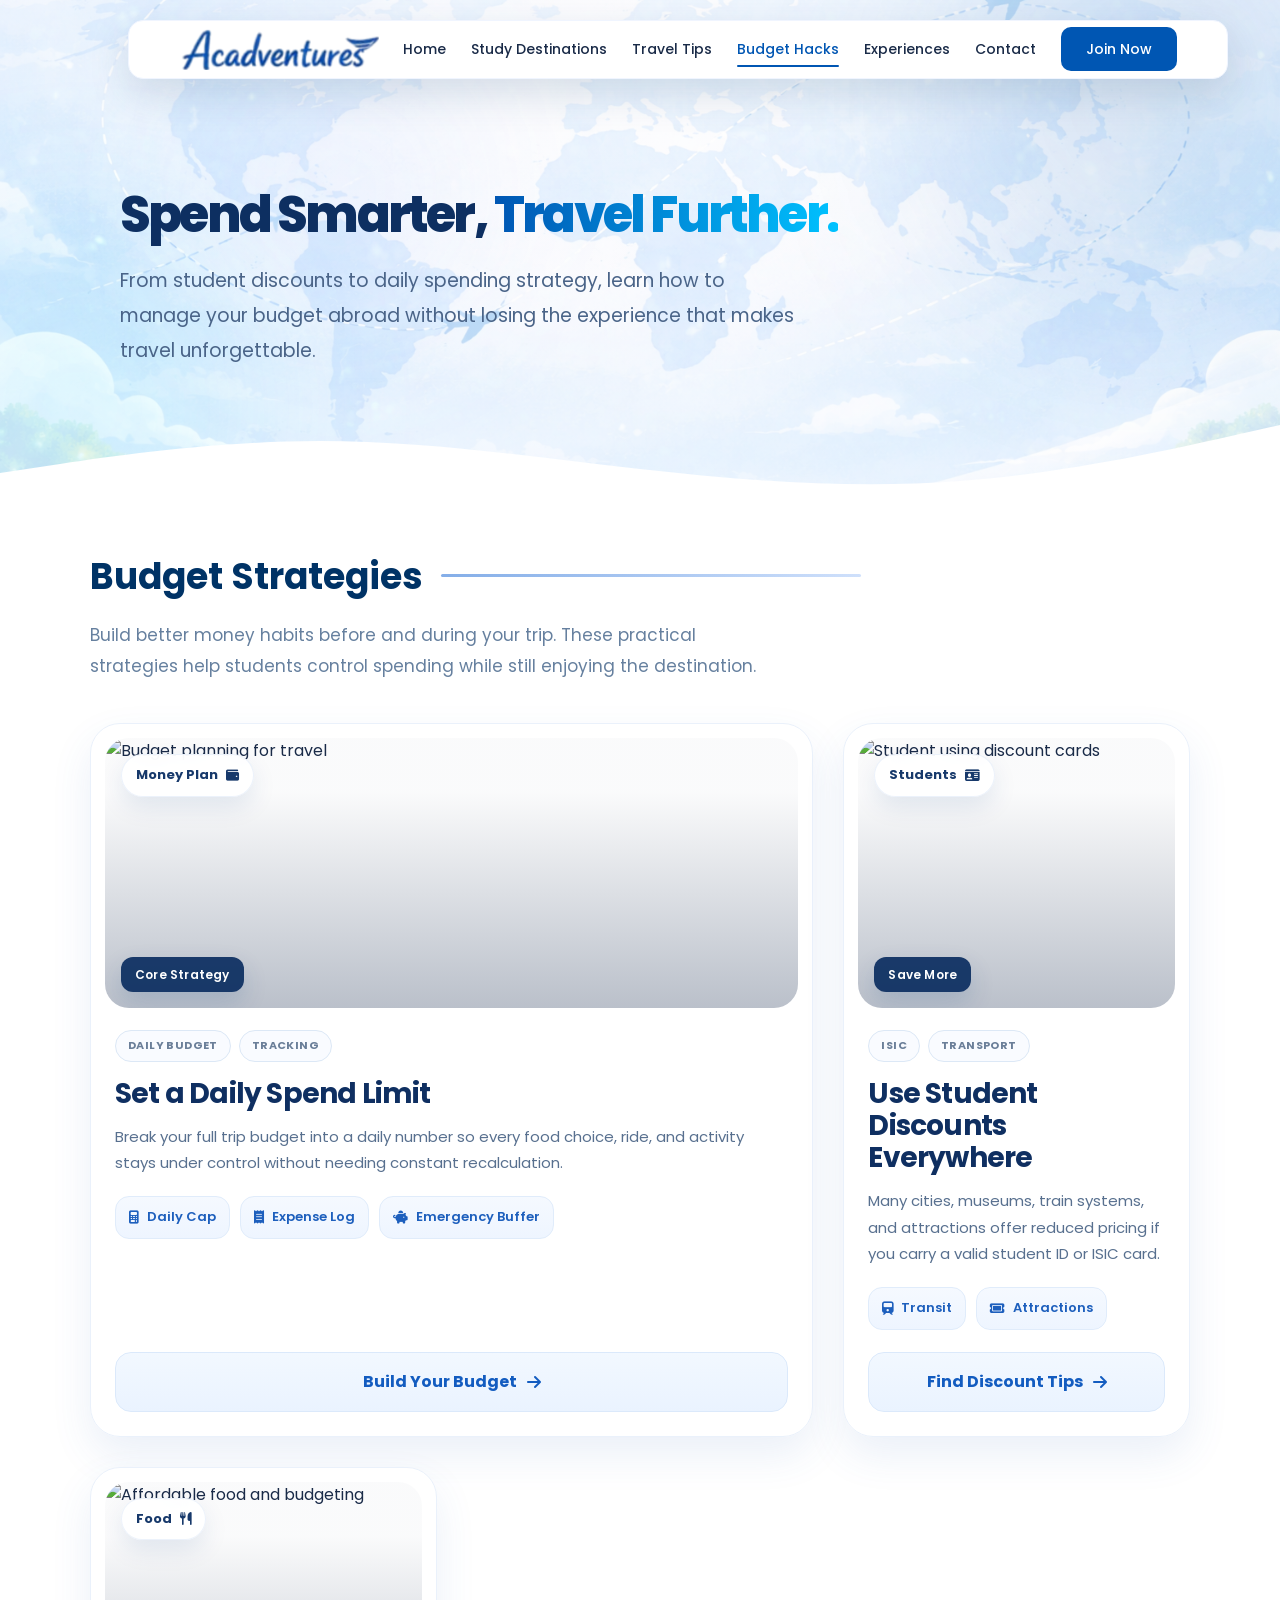
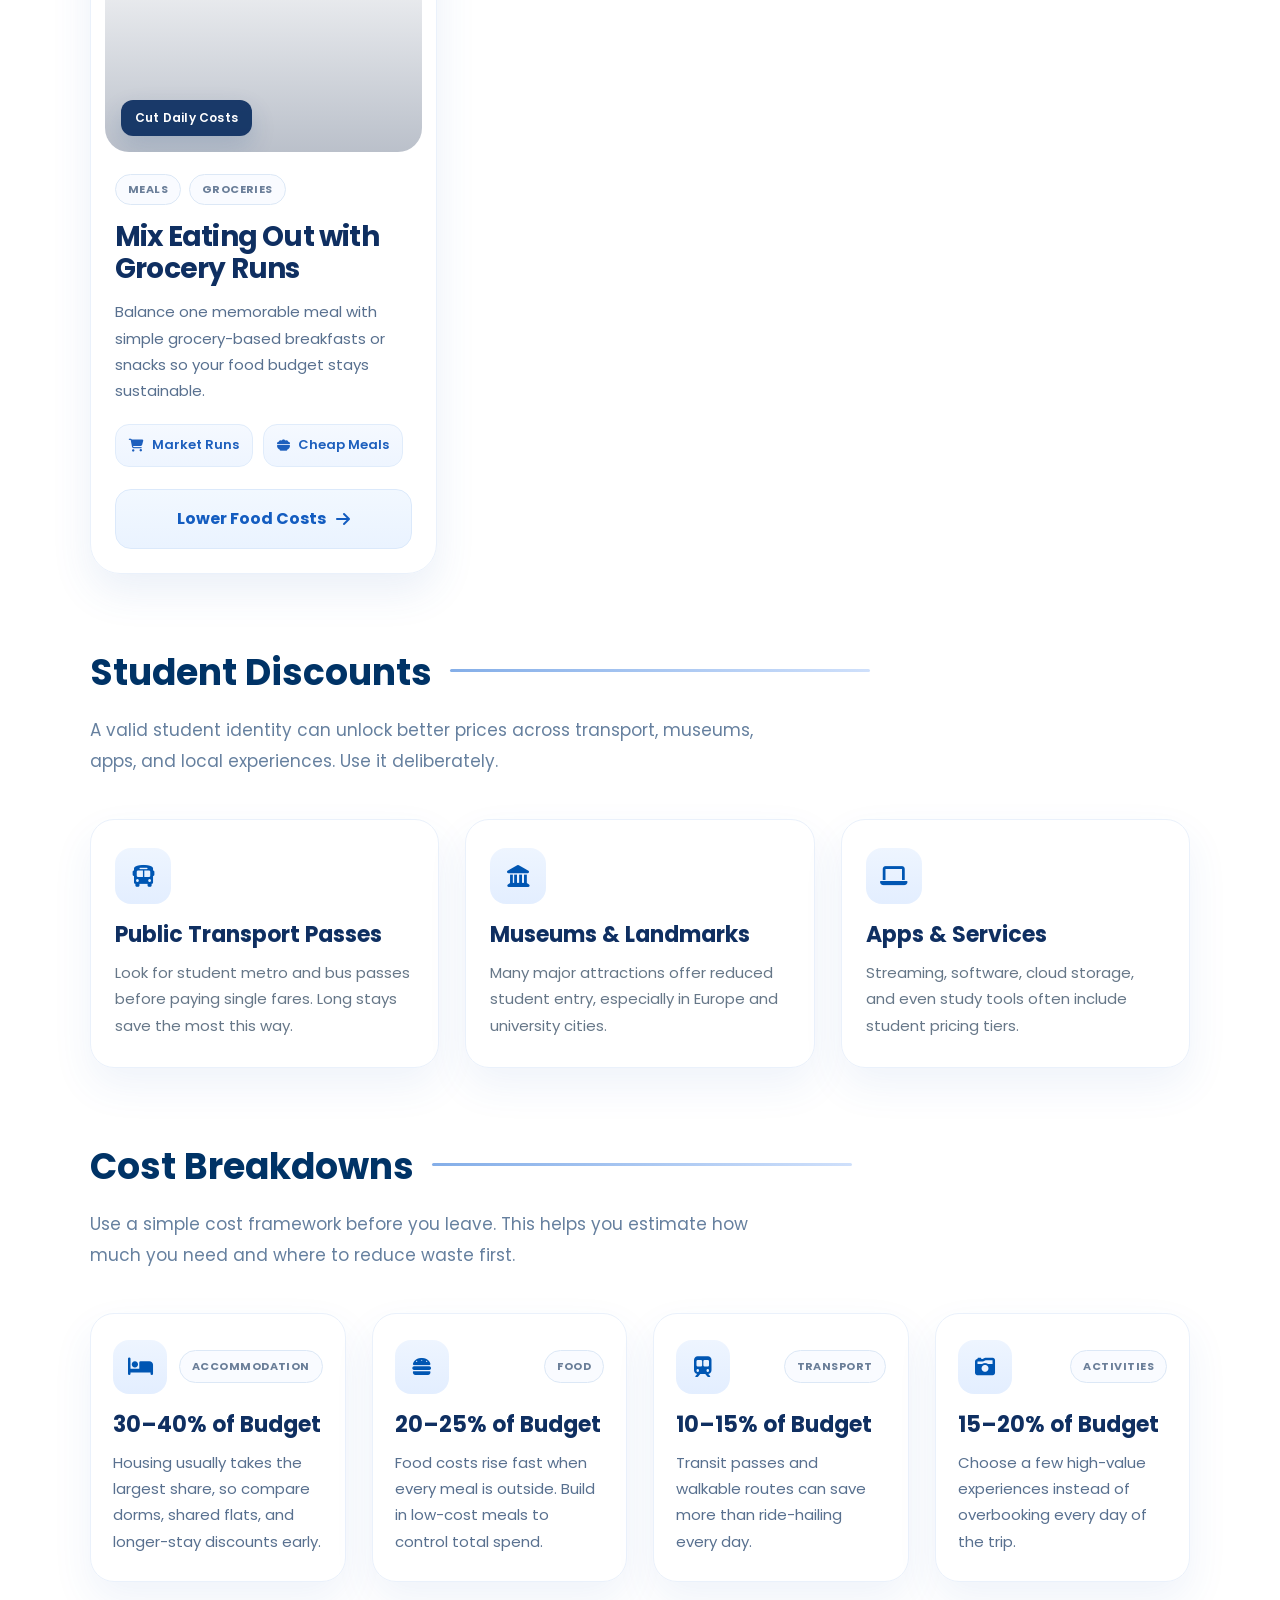
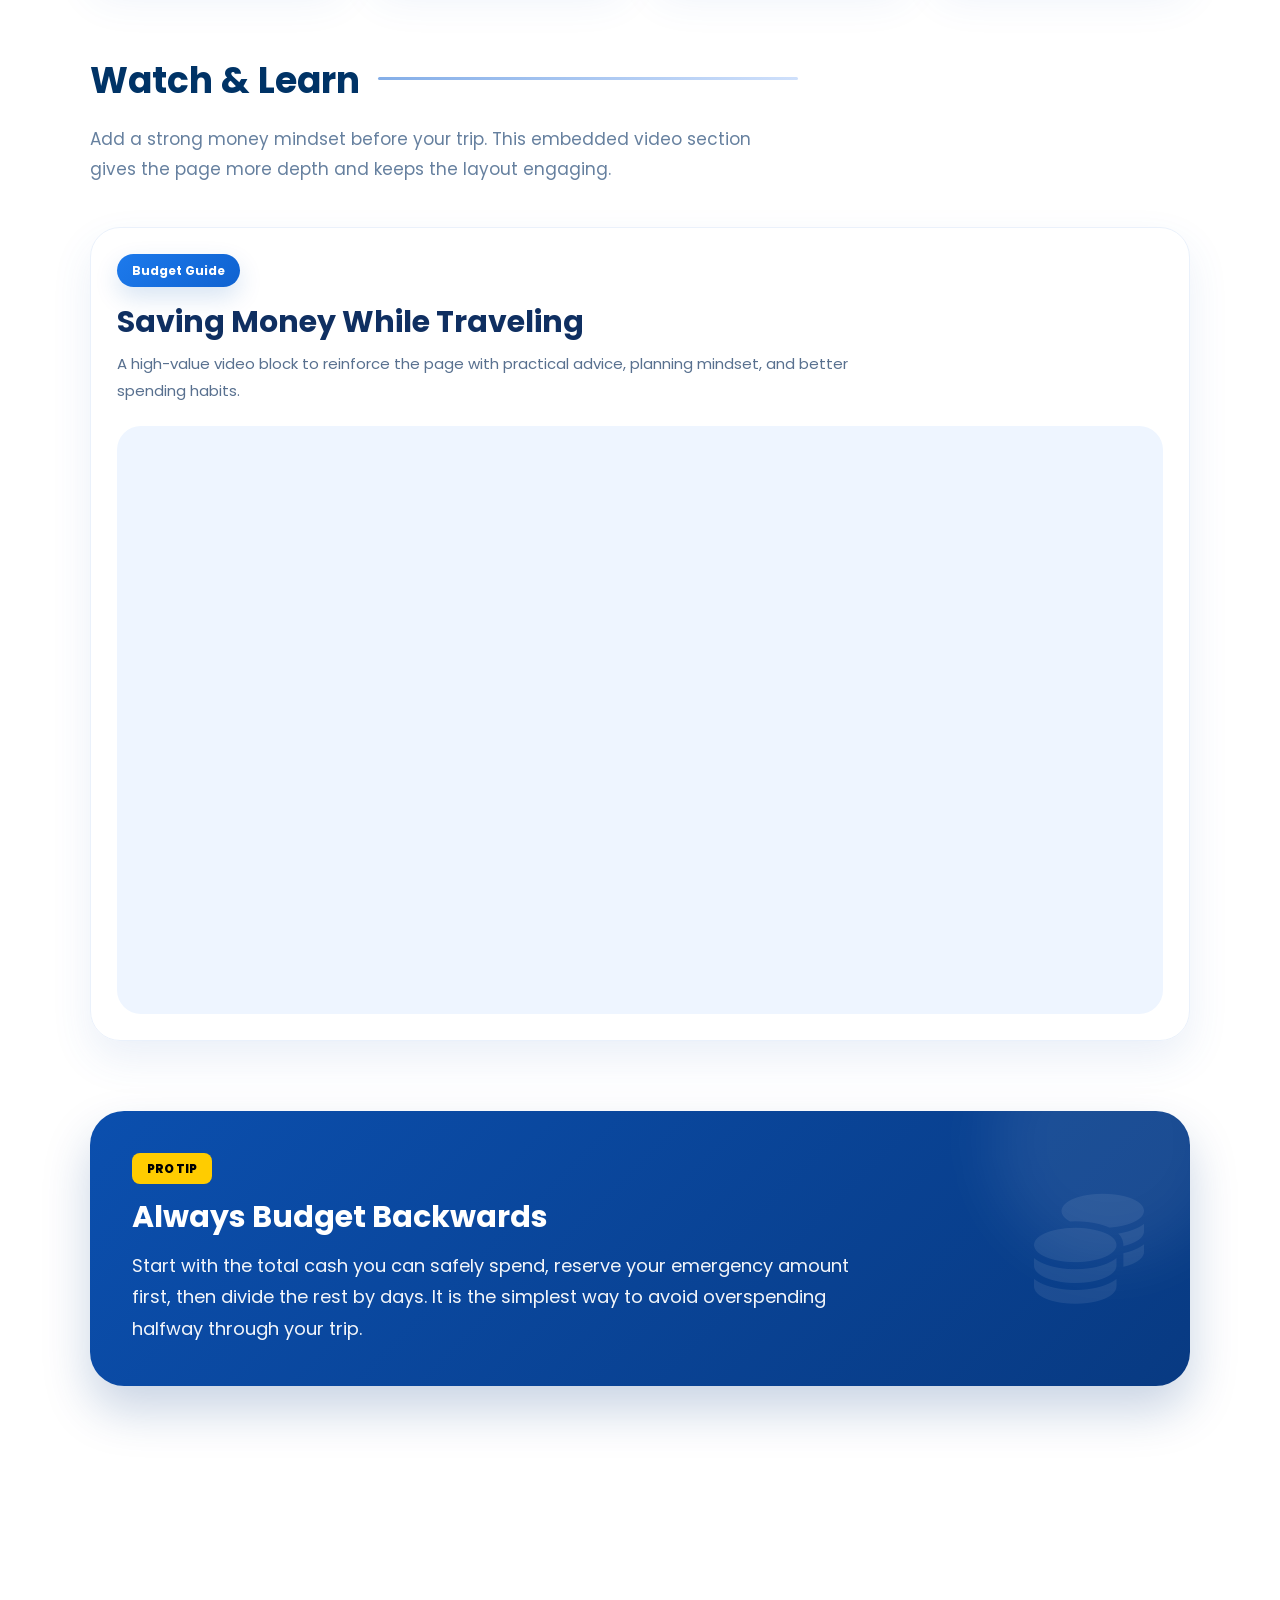
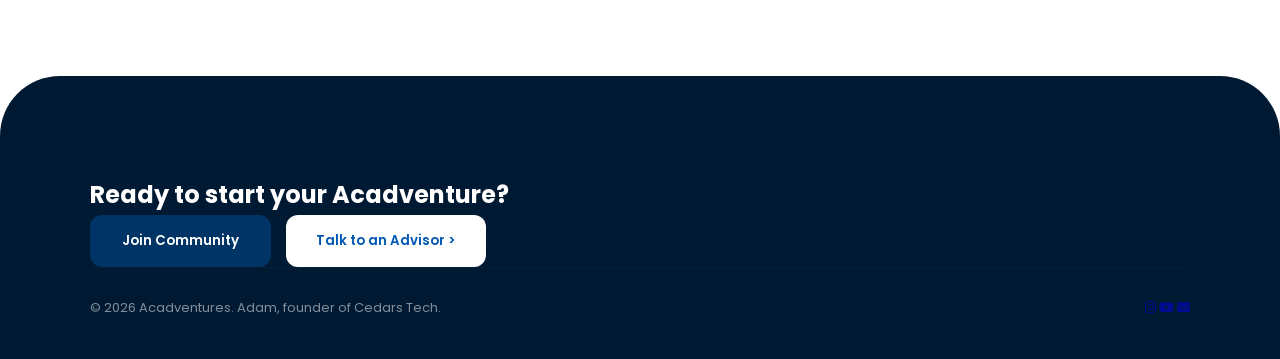
==== budgethacks.html @ 3d000c3f "Initializing" ====
<!DOCTYPE html>
<html lang="en">
<head>
    <meta charset="UTF-8">
    <meta name="viewport" content="width=device-width, initial-scale=1.0">
    <title>Budget Hacks | Acadventures</title>
    <link href="https://fonts.googleapis.com/css2?family=Poppins:wght@300;400;500;600;700;800&display=swap" rel="stylesheet">
    <link rel="stylesheet" href="https://cdnjs.cloudflare.com/ajax/libs/font-awesome/6.4.0/css/all.min.css">
    <link rel="stylesheet" href="css/main.css">
    <link rel="stylesheet" href="css/budgethacks.css">
</head>
<body>
    <nav class="navbar">
        <div class="container nav-flex">
            <a href="index.html" class="logo"><img src="assets/images/logo.png" alt=""></a>

            <ul class="nav-links">
                <li><a href="index.html">Home</a></li>
                <li><a href="studydestination.html">Study Destinations</a></li>
                <li><a href="traveltips.html">Travel Tips</a></li>
                <li><a href="budgethacks.html" class="active">Budget Hacks</a></li>
                <li><a href="experiences.html">Experiences</a></li>
                <li><a href="contact.html">Contact</a></li>
                <li><a href="join.html" class="nav-btn">Join Now</a></li>
            </ul>
        </div>
    </nav>

    <header class="budget-hero">
        <div class="hero-decoration">
            <div class="circle-blur"></div>
            <div class="circle-blur-2"></div>
            <div class="circle-blur-3"></div>
        </div>

        <div class="container budget-hero-content">
            <h1>Spend Smarter, <span class="text-gradient">Travel Further.</span></h1>
            <p>From student discounts to daily spending strategy, learn how to manage your budget abroad without losing the experience that makes travel unforgettable.</p>
        </div>

        <div class="hero-wave">
            <svg viewBox="0 0 1440 320" preserveAspectRatio="none">
                <path fill="#ffffff" d="M0,224L60,202.7C120,181,240,139,360,138.7C480,139,600,181,720,213.3C840,245,960,267,1080,245.3C1200,224,1320,160,1380,128L1440,96L1440,320L0,320Z"></path>
            </svg>
        </div>
    </header>

    <main class="container main-content">
        <section class="section-heading-block">
            <h2 class="section-title left-line">Budget Strategies</h2>
            <p class="section-subtitle">Build better money habits before and during your trip. These practical strategies help students control spending while still enjoying the destination.</p>
        </section>

        <section class="budget-grid">
            <div class="budget-card featured-card">
                <div class="image-container">
                    <img src="https://images.pexels.com/photos/4386370/pexels-photo-4386370.jpeg?auto=compress&cs=tinysrgb&w=900" alt="Budget planning for travel">
                    <div class="flag-pill">Money Plan <i class="fas fa-wallet"></i></div>
                    <div class="price-tag">Core Strategy</div>
                </div>
                <div class="card-body">
                    <div class="card-meta">
                        <span class="tag-outline">Daily Budget</span>
                        <span class="tag-outline">Tracking</span>
                    </div>
                    <h3>Set a Daily Spend Limit</h3>
                    <p>Break your full trip budget into a daily number so every food choice, ride, and activity stays under control without needing constant recalculation.</p>
                    <div class="uni-list">
                        <div class="uni-tag"><i class="fas fa-calculator"></i> Daily Cap</div>
                        <div class="uni-tag"><i class="fas fa-receipt"></i> Expense Log</div>
                        <div class="uni-tag"><i class="fas fa-piggy-bank"></i> Emergency Buffer</div>
                    </div>
                    <a href="contact.html" class="explore-link">Build Your Budget <i class="fas fa-arrow-right"></i></a>
                </div>
            </div>

            <div class="budget-card">
                <div class="image-container">
                    <img src="https://images.pexels.com/photos/164527/pexels-photo-164527.jpeg?auto=compress&cs=tinysrgb&w=900" alt="Student using discount cards">
                    <div class="flag-pill">Students <i class="fas fa-id-card"></i></div>
                    <div class="price-tag">Save More</div>
                </div>
                <div class="card-body">
                    <div class="card-meta">
                        <span class="tag-outline">ISIC</span>
                        <span class="tag-outline">Transport</span>
                    </div>
                    <h3>Use Student Discounts Everywhere</h3>
                    <p>Many cities, museums, train systems, and attractions offer reduced pricing if you carry a valid student ID or ISIC card.</p>
                    <div class="uni-list">
                        <div class="uni-tag"><i class="fas fa-train"></i> Transit</div>
                        <div class="uni-tag"><i class="fas fa-ticket"></i> Attractions</div>
                    </div>
                    <a href="contact.html" class="explore-link">Find Discount Tips <i class="fas fa-arrow-right"></i></a>
                </div>
            </div>

            <div class="budget-card">
                <div class="image-container">
                    <img src="https://images.pexels.com/photos/6963000/pexels-photo-6963000.jpeg?auto=compress&cs=tinysrgb&w=900" alt="Affordable food and budgeting">
                    <div class="flag-pill">Food <i class="fas fa-utensils"></i></div>
                    <div class="price-tag">Cut Daily Costs</div>
                </div>
                <div class="card-body">
                    <div class="card-meta">
                        <span class="tag-outline">Meals</span>
                        <span class="tag-outline">Groceries</span>
                    </div>
                    <h3>Mix Eating Out with Grocery Runs</h3>
                    <p>Balance one memorable meal with simple grocery-based breakfasts or snacks so your food budget stays sustainable.</p>
                    <div class="uni-list">
                        <div class="uni-tag"><i class="fas fa-cart-shopping"></i> Market Runs</div>
                        <div class="uni-tag"><i class="fas fa-bowl-food"></i> Cheap Meals</div>
                    </div>
                    <a href="contact.html" class="explore-link">Lower Food Costs <i class="fas fa-arrow-right"></i></a>
                </div>
            </div>
        </section>

        <section class="section-heading-block second-section">
            <h2 class="section-title left-line">Student Discounts</h2>
            <p class="section-subtitle">A valid student identity can unlock better prices across transport, museums, apps, and local experiences. Use it deliberately.</p>
        </section>

        <section class="mini-cards-grid">
            <div class="mini-info-card">
                <div class="mini-info-icon"><i class="fas fa-bus"></i></div>
                <h4>Public Transport Passes</h4>
                <p>Look for student metro and bus passes before paying single fares. Long stays save the most this way.</p>
            </div>

            <div class="mini-info-card">
                <div class="mini-info-icon"><i class="fas fa-landmark"></i></div>
                <h4>Museums & Landmarks</h4>
                <p>Many major attractions offer reduced student entry, especially in Europe and university cities.</p>
            </div>

            <div class="mini-info-card">
                <div class="mini-info-icon"><i class="fas fa-laptop"></i></div>
                <h4>Apps & Services</h4>
                <p>Streaming, software, cloud storage, and even study tools often include student pricing tiers.</p>
            </div>
        </section>

        <section class="section-heading-block second-section">
            <h2 class="section-title left-line">Cost Breakdowns</h2>
            <p class="section-subtitle">Use a simple cost framework before you leave. This helps you estimate how much you need and where to reduce waste first.</p>
        </section>

        <section class="cost-breakdown-grid">
            <div class="cost-card">
                <div class="cost-top">
                    <div class="cost-icon"><i class="fas fa-bed"></i></div>
                    <span class="cost-label">Accommodation</span>
                </div>
                <h4>30–40% of Budget</h4>
                <p>Housing usually takes the largest share, so compare dorms, shared flats, and longer-stay discounts early.</p>
            </div>

            <div class="cost-card">
                <div class="cost-top">
                    <div class="cost-icon"><i class="fas fa-burger"></i></div>
                    <span class="cost-label">Food</span>
                </div>
                <h4>20–25% of Budget</h4>
                <p>Food costs rise fast when every meal is outside. Build in low-cost meals to control total spend.</p>
            </div>

            <div class="cost-card">
                <div class="cost-top">
                    <div class="cost-icon"><i class="fas fa-train-subway"></i></div>
                    <span class="cost-label">Transport</span>
                </div>
                <h4>10–15% of Budget</h4>
                <p>Transit passes and walkable routes can save more than ride-hailing every day.</p>
            </div>

            <div class="cost-card">
                <div class="cost-top">
                    <div class="cost-icon"><i class="fas fa-camera-retro"></i></div>
                    <span class="cost-label">Activities</span>
                </div>
                <h4>15–20% of Budget</h4>
                <p>Choose a few high-value experiences instead of overbooking every day of the trip.</p>
            </div>
        </section>

        <section class="section-heading-block second-section">
            <h2 class="section-title left-line">Watch & Learn</h2>
            <p class="section-subtitle">Add a strong money mindset before your trip. This embedded video section gives the page more depth and keeps the layout engaging.</p>
        </section>

        <section class="video-card">
            <div class="video-header">
                <span class="video-pill">Budget Guide</span>
                <h3>Saving Money While Traveling</h3>
                <p>A high-value video block to reinforce the page with practical advice, planning mindset, and better spending habits.</p>
            </div>
            <div class="video-frame-wrap">
                <iframe src="https://www.youtube.com/embed/8M6vyTpw4fI?si=6r6v6m9C1k9n6I8M" title="Saving money while traveling" allow="accelerometer; autoplay; clipboard-write; encrypted-media; gyroscope; picture-in-picture; web-share" allowfullscreen></iframe>
            </div>
        </section>

        <section class="pro-callout">
            <div class="pro-tag">PRO TIP</div>
            <div class="pro-content">
                <h3>Always Budget Backwards</h3>
                <p>Start with the total cash you can safely spend, reserve your emergency amount first, then divide the rest by days. It is the simplest way to avoid overspending halfway through your trip.</p>
            </div>
            <i class="fas fa-coins coin-decoration"></i>
        </section>
    </main>

    <footer class="footer">
        <div class="container footer-content">
            <h2>Ready to start your Acadventure?</h2>
            <div class="footer-btns">
                <button class="btn-dark" onclick="location.href='join.html'">Join Community</button>
                <button class="btn-white" onclick="location.href='contact.html'">Talk to an Advisor ></button>
            </div>
            <div class="footer-bottom">
                <p>© 2026 Acadventures. Adam, founder of Cedars Tech.</p>
                <div class="socials">
                    <a href="#"><i class="fab fa-instagram"></i></a>
                    <a href="#"><i class="fab fa-youtube"></i></a>
                    <a href="#"><i class="fas fa-envelope"></i></a>
                </div>
            </div>
        </div>
    </footer>
</body>
</html>
---- css/main.css ----
:root {
    --primary-blue: #0056b3;
    --dark-blue: #003366;
    --light-blue: #eef5ff;
    --gradient: linear-gradient(135deg, #ffffff 0%, #e6f0ff 100%);
    --white: #ffffff;
    --text-main: #1a2b48;
    --radius: 20px;
    --shadow: 0 15px 35px rgba(0, 86, 179, 0.08);
}

* { margin: 0; padding: 0; box-sizing: border-box; font-family: 'Poppins', sans-serif; }
body { background-color: #ffffff; color: var(--text-main); line-height: 1.6; overflow-x: hidden; }
.container { max-width: 1140px; margin: 0 auto; padding: 0 20px; }

.left-line {
    position: relative;
    margin-bottom: 0;
}

.left-line::after {
    content: "";
    display: inline-block;
    vertical-align: middle;
    width: 420px;
    height: 3px;
    margin-left: 18px;
    margin-bottom: 8px;
    background: linear-gradient(90deg, #84aee8 0%, #cfe0fb 100%);
    border-radius: 999px;
}

.navbar {
    position: absolute; 
    top: 20px; 
    width: 100%;
    max-width: 1100px;
    left: 10%;
    background: #ffffff !important; 
    border-radius: 15px; 
    padding: 8px 30px; 
    z-index: 1000;
    box-shadow: 0 15px 40px rgba(0, 51, 102, 0.15); 
    border: 1px solid #f0f5ff;
}

.nav-flex { 
    display: flex; 
    justify-content: space-between; 
    align-items: center;
    height: 100%; 
}

.logo { 
    display: flex;
    align-items: center;
    text-decoration: none; 
}

.logo img {
    width: 200px;
    display: block;
    object-fit: contain;

}

.nav-links { 
    display: flex; 
    list-style: none; 
    gap: 25px; 
    align-items: center; 
}

.nav-links a { text-decoration: none; color: var(--text-main); font-weight: 500; font-size: 14px; transition: 0.3s; }
.nav-links a:hover, .nav-links a.active { color: var(--primary-blue); }
.nav-btn { 
    background: var(--primary-blue); 
    color: white !important; 
    padding: 12px 25px !important; 
    border-radius: 10px; 
}

.section-title { font-size: 36px; font-weight: 700; color: var(--dark-blue); text-align: center; margin-bottom: 50px; }
.section-title.left { text-align: left; }

.footer {
    background: #001a33; 
    padding: 100px 0 40px;
    color: white;
    border-radius: 60px 60px 0 0;
    margin-top: 100px;
}

.footer-cta {
    display: flex;
    justify-content: space-between;
    align-items: center;
    padding-bottom: 60px;
    border-bottom: 1px solid rgba(255, 255, 255, 0.1);
    margin-bottom: 60px;
}

.cta-text h2 { font-size: 36px; margin-bottom: 10px; }
.cta-text p { opacity: 0.7; font-size: 18px; }

.footer-btns { display: flex; gap: 15px; }

.footer-grid {
    display: grid;
    grid-template-columns: 1.5fr 1fr 1fr 1.5fr;
    gap: 60px;
    margin-bottom: 60px;
}

.footer-col h4 {
    font-size: 18px;
    margin-bottom: 25px;
    position: relative;
    color: #fff;
}

.footer-logo {
    font-size: 28px;
    font-weight: 800;
    color: white;
    text-decoration: none;
    display: block;
    margin-bottom: 20px;
}

.footer-desc {
    opacity: 0.6;
    font-size: 14px;
    line-height: 1.8;
    margin-bottom: 25px;
}

.footer-col ul { list-style: none; }
.footer-col ul li { margin-bottom: 12px; }
.footer-col ul li a {
    color: rgba(255, 255, 255, 0.6);
    text-decoration: none;
    font-size: 14px;
    transition: 0.3s;
}
.footer-col ul li a:hover { color: var(--white); padding-left: 5px; }

.newsletter-form {
    display: flex;
    background: rgba(255, 255, 255, 0.05);
    padding: 5px;
    border-radius: 12px;
    margin-top: 20px;
    border: 1px solid rgba(255, 255, 255, 0.1);
}

.newsletter-form input {
    background: transparent;
    border: none;
    padding: 12px 15px;
    color: white;
    width: 100%;
    outline: none;
}

.newsletter-form button {
    background: var(--primary-blue);
    color: white;
    padding: 10px 18px;
    border-radius: 10px;
}

.social-links { display: flex; gap: 15px; }
.social-links a {
    width: 40px; height: 40px;
    background: rgba(255, 255, 255, 0.05);
    display: grid; place-items: center;
    border-radius: 50%;
    color: white;
    transition: 0.3s;
}
.social-links a:hover { background: var(--primary-blue); transform: translateY(-5px); }

.footer-bottom {
    border-top: 1px solid rgba(255, 255, 255, 0.05);
    padding-top: 30px;
    display: flex;
    justify-content: space-between;
    font-size: 13px;
    opacity: 0.5;
}

.founder-tag { font-weight: 700; color: white; }

@media (max-width: 992px) {
    .footer-cta { flex-direction: column; text-align: center; gap: 30px; }
    .footer-grid { grid-template-columns: 1fr 1fr; }
}

@media (max-width: 600px) {
    .footer-grid { grid-template-columns: 1fr; }
    .footer-bottom { flex-direction: column; gap: 10px; text-align: center; }
}

button { cursor: pointer; border: none; font-weight: 600; transition: 0.3s; }
.btn-primary { background: var(--primary-blue); color: white; padding: 16px 32px; border-radius: 5px; }
.btn-white-outline { background: white; color: var(--primary-blue); border: 2px solid var(--primary-blue); padding: 14px 30px; border-radius: 5px; }
.btn-dark { background: var(--dark-blue); color: white; padding: 16px 32px; border-radius: 12px; }
button:hover { transform: translateY(-3px); box-shadow: 0 10px 20px rgba(0,0,0,0.1); }

.btn-white {
    background: #ffffff;
    color: var(--primary-blue);
    padding: 16px 30px;
    border-radius: 12px;
}

.btn-dark-outline {
    background: transparent;
    color: white;
    border: 1.5px solid rgba(255,255,255,0.35);
    padding: 16px 30px;
    border-radius: 12px;
}

.nav-links a.active {
    position: relative;
}

.nav-links a.active::after {
    content: "";
    position: absolute;
    left: 0;
    bottom: -8px;
    width: 100%;
    height: 2px;
    background: var(--primary-blue);
    border-radius: 999px;
}
---- css/budgethacks.css ----
.budget-hero {
    position: relative;
    overflow: hidden;
    padding: 190px 0 140px;
    background: url('../assets/images/study-hero.png');
    background-size: cover;
    background-position: center;
    background-repeat: no-repeat;
}

.budget-hero::before {
    content: "";
    position: absolute;
    inset: 0;
    background: linear-gradient(
        180deg,
        rgba(255,255,255,0.45) 0%,
        rgba(255,255,255,0.25) 50%,
        rgba(255,255,255,0.6) 100%
    );
    z-index: 1;
}

.hero-wave {
    position: absolute;
    bottom: -1px;
    left: 0;
    width: 100%;
    z-index: 2;
    line-height: 0;
}

.hero-wave svg {
    width: 100%;
    height: 120px;
    display: block;
}

.budget-hero-content {
    position: relative;
    z-index: 3;
    max-width: 760px;
    text-align: left;
    margin-left: 100px;
}

.hero-decoration .circle-blur,
.hero-decoration .circle-blur-2,
.hero-decoration .circle-blur-3 {
    position: absolute;
    border-radius: 50%;
    filter: blur(90px);
    z-index: 1;
}

.hero-decoration .circle-blur {
    top: -110px;
    right: -70px;
    width: 420px;
    height: 420px;
    background: rgba(0, 86, 179, 0.10);
}

.hero-decoration .circle-blur-2 {
    bottom: -70px;
    left: -90px;
    width: 340px;
    height: 340px;
    background: rgba(0, 212, 255, 0.10);
}

.hero-decoration .circle-blur-3 {
    top: 80px;
    left: 18%;
    width: 220px;
    height: 220px;
    background: rgba(120, 169, 255, 0.10);
}

.budget-hero h1 {
    font-size: 50px;
    font-weight: 800;
    line-height: 1.02;
    margin-bottom: 22px;
    letter-spacing: -2.8px;
    color: #0d2f61;
}

.budget-hero p {
    max-width: 680px;
    margin: 0;
    font-size: 19px;
    line-height: 1.85;
    color: #4a6488;
}

.text-gradient {
    background: linear-gradient(90deg, #0056b3 0%, #00c2ff 100%);
    -webkit-background-clip: text;
    -webkit-text-fill-color: transparent;
}

.main-content {
    padding-top: 40px;
    padding-bottom: 90px;
}

.section-heading-block {
    text-align: left;
    max-width: 860px;
    margin: 0 0 42px 0;
}

.section-heading-block .section-title {
    text-align: left;
    margin-bottom: 14px;
}

.section-subtitle {
    max-width: 680px;
    font-size: 17px;
    color: #66809f;
    line-height: 1.8;
}

.second-section {
    margin-top: 20px;
}

.budget-grid {
    display: grid;
    grid-template-columns: repeat(auto-fit, minmax(320px, 1fr));
    gap: 30px;
    margin-top: 0;
    position: relative;
    z-index: 5;
    margin-bottom: 70px;
}

.budget-card {
    background: rgba(255,255,255,0.96);
    border-radius: 30px;
    border: 1px solid #eaf1fb;
    overflow: hidden;
    box-shadow: 0 18px 40px rgba(57, 108, 185, 0.10);
    transition: transform 0.35s ease, box-shadow 0.35s ease, border-color 0.35s ease;
    display: flex;
    flex-direction: column;
}

.budget-card:hover {
    transform: translateY(-10px);
    box-shadow: 0 26px 52px rgba(57, 108, 185, 0.16);
    border-color: #dbe9fb;
}

.featured-card {
    grid-column: span 2;
}

.image-container {
    height: 270px;
    position: relative;
    margin: 14px;
    border-radius: 24px;
    overflow: hidden;
}

.image-container::after {
    content: "";
    position: absolute;
    inset: 0;
    background: linear-gradient(180deg, rgba(8, 29, 65, 0.02) 20%, rgba(8, 29, 65, 0.28) 100%);
}

.image-container img {
    width: 100%;
    height: 100%;
    object-fit: cover;
    display: block;
    transition: transform 0.5s ease;
}

.budget-card:hover .image-container img {
    transform: scale(1.06);
}

.flag-pill {
    position: absolute;
    top: 16px;
    left: 16px;
    z-index: 2;
    background: rgba(255,255,255,0.92);
    color: #17396b;
    padding: 10px 14px;
    border-radius: 999px;
    font-size: 13px;
    font-weight: 700;
    box-shadow: 0 10px 24px rgba(13, 61, 127, 0.10);
    border: 1px solid rgba(234, 241, 251, 0.9);
    backdrop-filter: blur(10px);
    display: inline-flex;
    align-items: center;
    gap: 8px;
}

.price-tag {
    position: absolute;
    bottom: 16px;
    left: 16px;
    z-index: 2;
    background: rgba(10, 45, 96, 0.92);
    color: white;
    padding: 8px 14px;
    border-radius: 12px;
    font-size: 12px;
    font-weight: 600;
    letter-spacing: 0.2px;
    box-shadow: 0 10px 24px rgba(13, 61, 127, 0.16);
}

.card-body {
    padding: 8px 24px 24px;
    display: flex;
    flex-direction: column;
    flex: 1;
    text-align: left;
}

.card-meta {
    display: flex;
    gap: 8px;
    flex-wrap: wrap;
    margin-bottom: 16px;
}

.tag-outline {
    border: 1px solid #dce8f6;
    padding: 6px 12px;
    border-radius: 999px;
    font-size: 11px;
    font-weight: 700;
    color: #6b7f99;
    text-transform: uppercase;
    background: #f9fbff;
    letter-spacing: 0.4px;
}

.card-body h3 {
    font-size: 28px;
    line-height: 1.15;
    color: #0f2f61;
    margin-bottom: 14px;
    letter-spacing: -0.8px;
    text-align: left;
}

.card-body p {
    font-size: 15px;
    line-height: 1.75;
    color: #58708f;
    margin-bottom: 20px;
    text-align: left;
}

.uni-list {
    display: flex;
    flex-wrap: wrap;
    gap: 10px;
    margin-bottom: 22px;
    justify-content: flex-start;
}

.uni-tag {
    background: linear-gradient(180deg, #f5f9ff 0%, #eef5ff 100%);
    border: 1px solid #e0ecfb;
    color: #1d5fbd;
    padding: 10px 13px;
    border-radius: 14px;
    font-weight: 600;
    font-size: 13px;
    display: inline-flex;
    align-items: center;
    gap: 8px;
}

.explore-link {
    margin-top: auto;
    width: 100%;
    display: inline-flex;
    align-items: center;
    justify-content: center;
    gap: 10px;
    text-decoration: none;
    background: linear-gradient(180deg, #f2f8ff 0%, #eaf3ff 100%);
    color: #135cc0;
    padding: 16px;
    border-radius: 16px;
    font-weight: 700;
    border: 1px solid #dbe9fb;
    transition: background 0.3s ease, color 0.3s ease, transform 0.3s ease;
}

.explore-link:hover {
    background: linear-gradient(135deg, #1d7aec 0%, #0f62d0 100%);
    color: white;
    transform: translateY(-2px);
}

.mini-cards-grid {
    display: grid;
    grid-template-columns: repeat(3, 1fr);
    gap: 26px;
    margin-bottom: 70px;
}

.mini-info-card {
    background: rgba(255,255,255,0.96);
    border-radius: 24px;
    border: 1px solid #eaf1fb;
    padding: 28px 24px;
    box-shadow: 0 18px 40px rgba(57, 108, 185, 0.08);
    transition: transform 0.35s ease, box-shadow 0.35s ease, border-color 0.35s ease;
}

.mini-info-card:hover {
    transform: translateY(-8px);
    box-shadow: 0 24px 48px rgba(57, 108, 185, 0.14);
    border-color: #dbe9fb;
}

.mini-info-icon {
    width: 56px;
    height: 56px;
    border-radius: 16px;
    background: linear-gradient(180deg, #eef5ff 0%, #e3eeff 100%);
    display: grid;
    place-items: center;
    color: var(--primary-blue);
    font-size: 22px;
    margin-bottom: 18px;
}

.mini-info-card h4 {
    font-size: 22px;
    color: #0f2f61;
    margin-bottom: 12px;
    line-height: 1.2;
}

.mini-info-card p {
    font-size: 15px;
    color: #667788;
    line-height: 1.75;
}

.cost-breakdown-grid {
    display: grid;
    grid-template-columns: repeat(4, 1fr);
    gap: 26px;
    margin-bottom: 70px;
}

.cost-card {
    background: rgba(255,255,255,0.96);
    border-radius: 24px;
    border: 1px solid #eaf1fb;
    padding: 26px 22px;
    box-shadow: 0 18px 40px rgba(57, 108, 185, 0.08);
    transition: transform 0.35s ease, box-shadow 0.35s ease, border-color 0.35s ease;
}

.cost-card:hover {
    transform: translateY(-8px);
    box-shadow: 0 24px 48px rgba(57, 108, 185, 0.14);
    border-color: #dbe9fb;
}

.cost-top {
    display: flex;
    align-items: center;
    justify-content: space-between;
    gap: 12px;
    margin-bottom: 18px;
}

.cost-icon {
    width: 54px;
    height: 54px;
    border-radius: 16px;
    background: linear-gradient(180deg, #eef5ff 0%, #e3eeff 100%);
    display: grid;
    place-items: center;
    color: var(--primary-blue);
    font-size: 20px;
}

.cost-label {
    display: inline-flex;
    align-items: center;
    padding: 7px 12px;
    border-radius: 999px;
    border: 1px solid #dce8f6;
    background: #f9fbff;
    font-size: 11px;
    font-weight: 700;
    color: #6b7f99;
    text-transform: uppercase;
    letter-spacing: 0.45px;
}

.cost-card h4 {
    font-size: 22px;
    line-height: 1.2;
    color: #0f2f61;
    margin-bottom: 12px;
}

.cost-card p {
    font-size: 15px;
    line-height: 1.75;
    color: #58708f;
}

.video-card {
    background: rgba(255,255,255,0.96);
    border-radius: 30px;
    border: 1px solid #eaf1fb;
    padding: 26px;
    box-shadow: 0 18px 40px rgba(57, 108, 185, 0.10);
    margin-bottom: 70px;
}

.video-header {
    max-width: 760px;
    margin-bottom: 22px;
}

.video-pill {
    display: inline-flex;
    align-items: center;
    background: linear-gradient(135deg, #1d7aec 0%, #0f62d0 100%);
    color: #ffffff;
    padding: 7px 15px;
    border-radius: 999px;
    font-size: 12px;
    font-weight: 700;
    margin-bottom: 18px;
    box-shadow: 0 10px 24px rgba(0, 86, 179, 0.16);
}

.video-header h3 {
    font-size: 30px;
    line-height: 1.15;
    color: #0f2f61;
    margin-bottom: 12px;
}

.video-header p {
    font-size: 15px;
    line-height: 1.75;
    color: #58708f;
}

.video-frame-wrap {
    position: relative;
    width: 100%;
    padding-top: 56.25%;
    border-radius: 24px;
    overflow: hidden;
    background: #eef5ff;
}

.video-frame-wrap iframe {
    position: absolute;
    inset: 0;
    width: 100%;
    height: 100%;
    border: 0;
}

.pro-callout {
    background: linear-gradient(135deg, #0b4fae 0%, #083a82 100%);
    padding: 42px 42px;
    border-radius: 34px;
    color: white;
    position: relative;
    overflow: hidden;
    margin-bottom: 100px;
    box-shadow: 0 24px 48px rgba(7, 58, 130, 0.22);
}

.pro-callout::before {
    content: "";
    position: absolute;
    top: -90px;
    right: -40px;
    width: 240px;
    height: 240px;
    border-radius: 50%;
    background: rgba(255,255,255,0.08);
    filter: blur(30px);
}

.pro-tag {
    background: #ffcc00;
    color: #000;
    padding: 6px 15px;
    border-radius: 8px;
    font-weight: 800;
    font-size: 12px;
    margin-bottom: 16px;
    display: inline-block;
    position: relative;
    z-index: 2;
}

.pro-content {
    position: relative;
    z-index: 2;
}

.pro-callout h3 {
    font-size: 30px;
    margin-bottom: 15px;
    line-height: 1.15;
}

.pro-callout p {
    font-size: 18px;
    max-width: 740px;
    opacity: 0.95;
    line-height: 1.75;
}

.coin-decoration {
    position: absolute;
    right: 46px;
    top: 50%;
    transform: translateY(-50%);
    font-size: 110px;
    opacity: 0.08;
}

@media (max-width: 1200px) {
    .budget-hero h1 {
        font-size: 52px;
    }

    .featured-card {
        grid-column: span 1;
    }

    .cost-breakdown-grid {
        grid-template-columns: repeat(2, 1fr);
    }
}

@media (max-width: 992px) {
    .budget-hero {
        padding: 170px 0 90px;
    }

    .budget-hero-content {
        max-width: 700px;
    }

    .budget-hero h1 {
        font-size: 46px;
    }

    .budget-hero p {
        font-size: 17px;
    }

    .budget-grid,
    .mini-cards-grid,
    .cost-breakdown-grid {
        grid-template-columns: 1fr;
    }

    .coin-decoration {
        display: none;
    }
}

@media (max-width: 768px) {
    .budget-hero {
        padding: 150px 0 80px;
    }

    .budget-hero-content {
        max-width: 100%;
        margin-left: 0;
    }

    .budget-hero h1 {
        font-size: 40px;
        letter-spacing: -1.6px;
    }

    .budget-hero p {
        font-size: 16px;
        line-height: 1.7;
    }

    .section-heading-block {
        max-width: 100%;
        margin: 0 0 32px 0;
    }

    .image-container {
        height: 235px;
    }

    .card-body h3 {
        font-size: 24px;
    }

    .video-header h3 {
        font-size: 25px;
    }
}

@media (max-width: 560px) {
    .budget-hero h1 {
        font-size: 34px;
    }

    .budget-hero p {
        font-size: 15px;
    }

    .budget-card,
    .mini-info-card,
    .cost-card,
    .video-card {
        border-radius: 24px;
    }

    .image-container {
        margin: 12px;
        border-radius: 18px;
    }

    .card-body {
        padding: 6px 18px 18px;
    }

    .card-body h3 {
        font-size: 22px;
    }

    .section-subtitle {
        font-size: 15px;
    }

    .pro-callout {
        padding: 30px 22px;
        border-radius: 24px;
    }

    .pro-callout h3 {
        font-size: 24px;
    }

    .pro-callout p {
        font-size: 15px;
    }
}
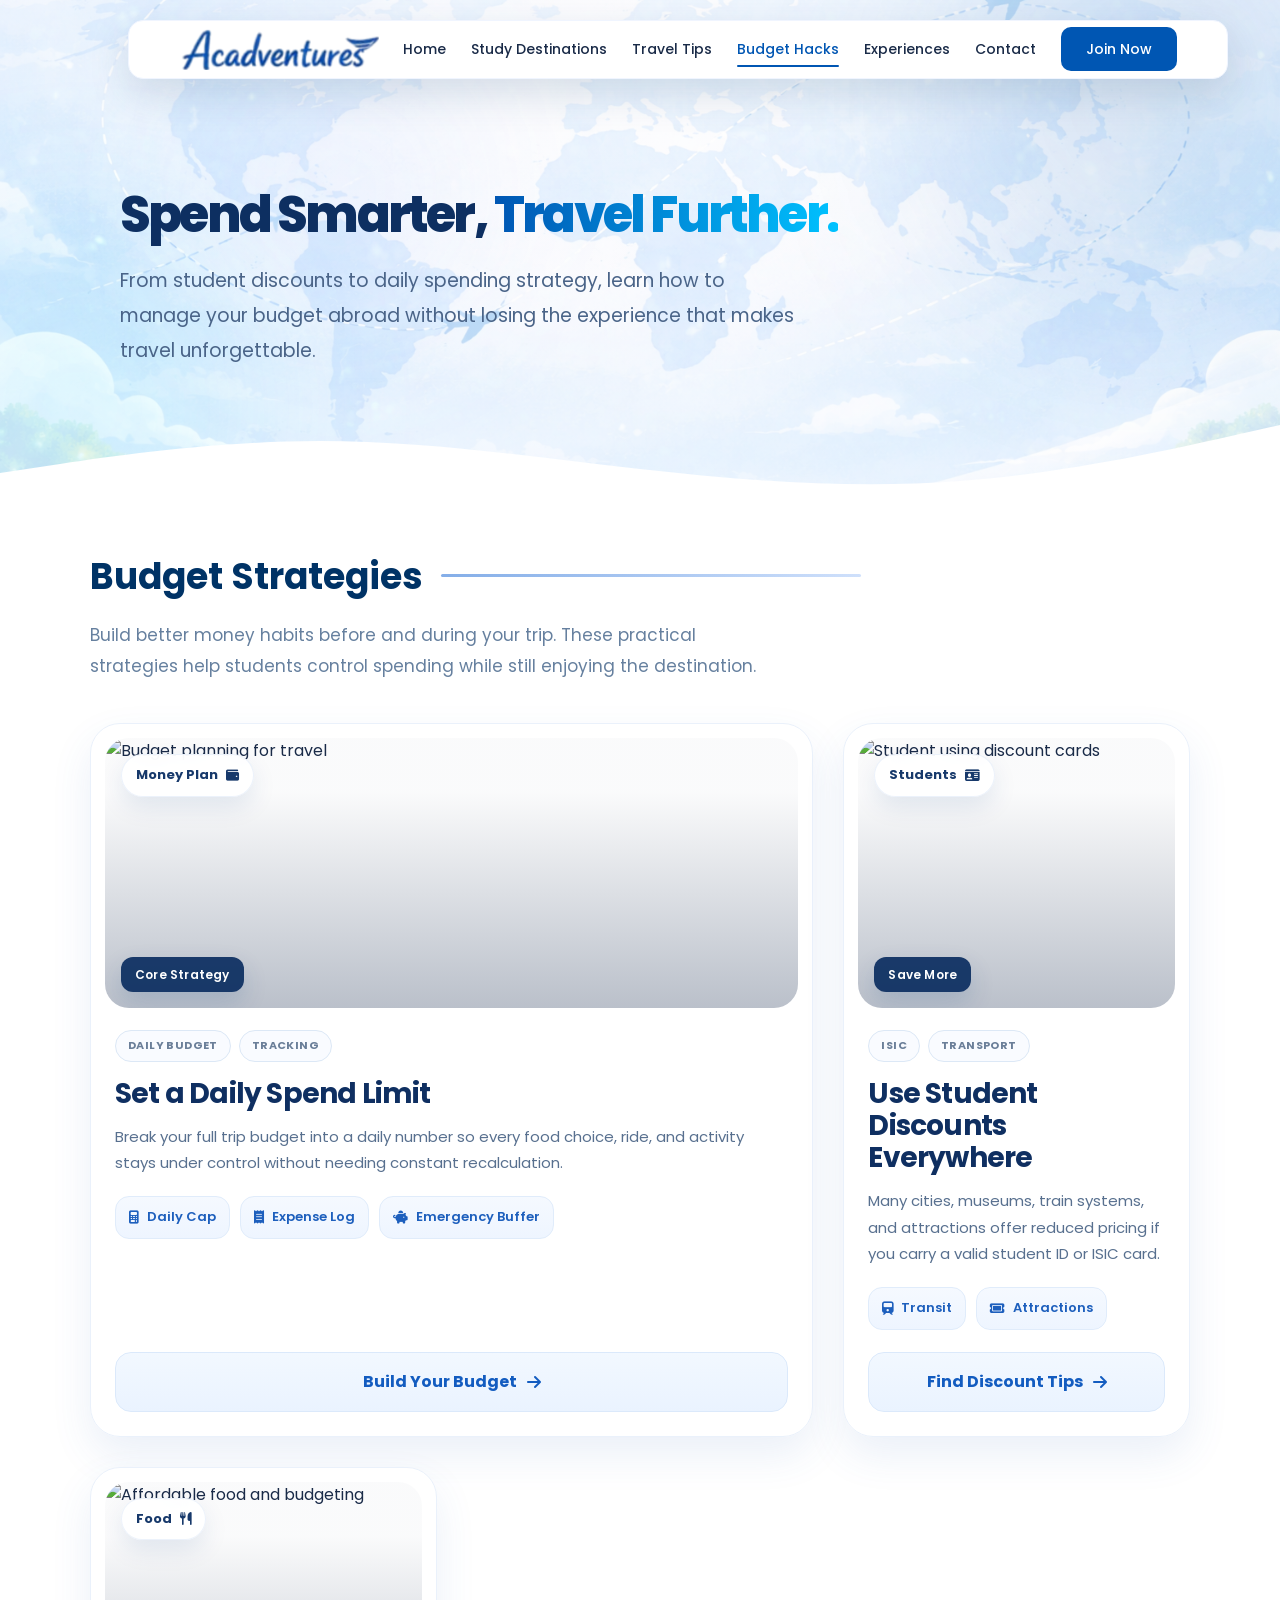
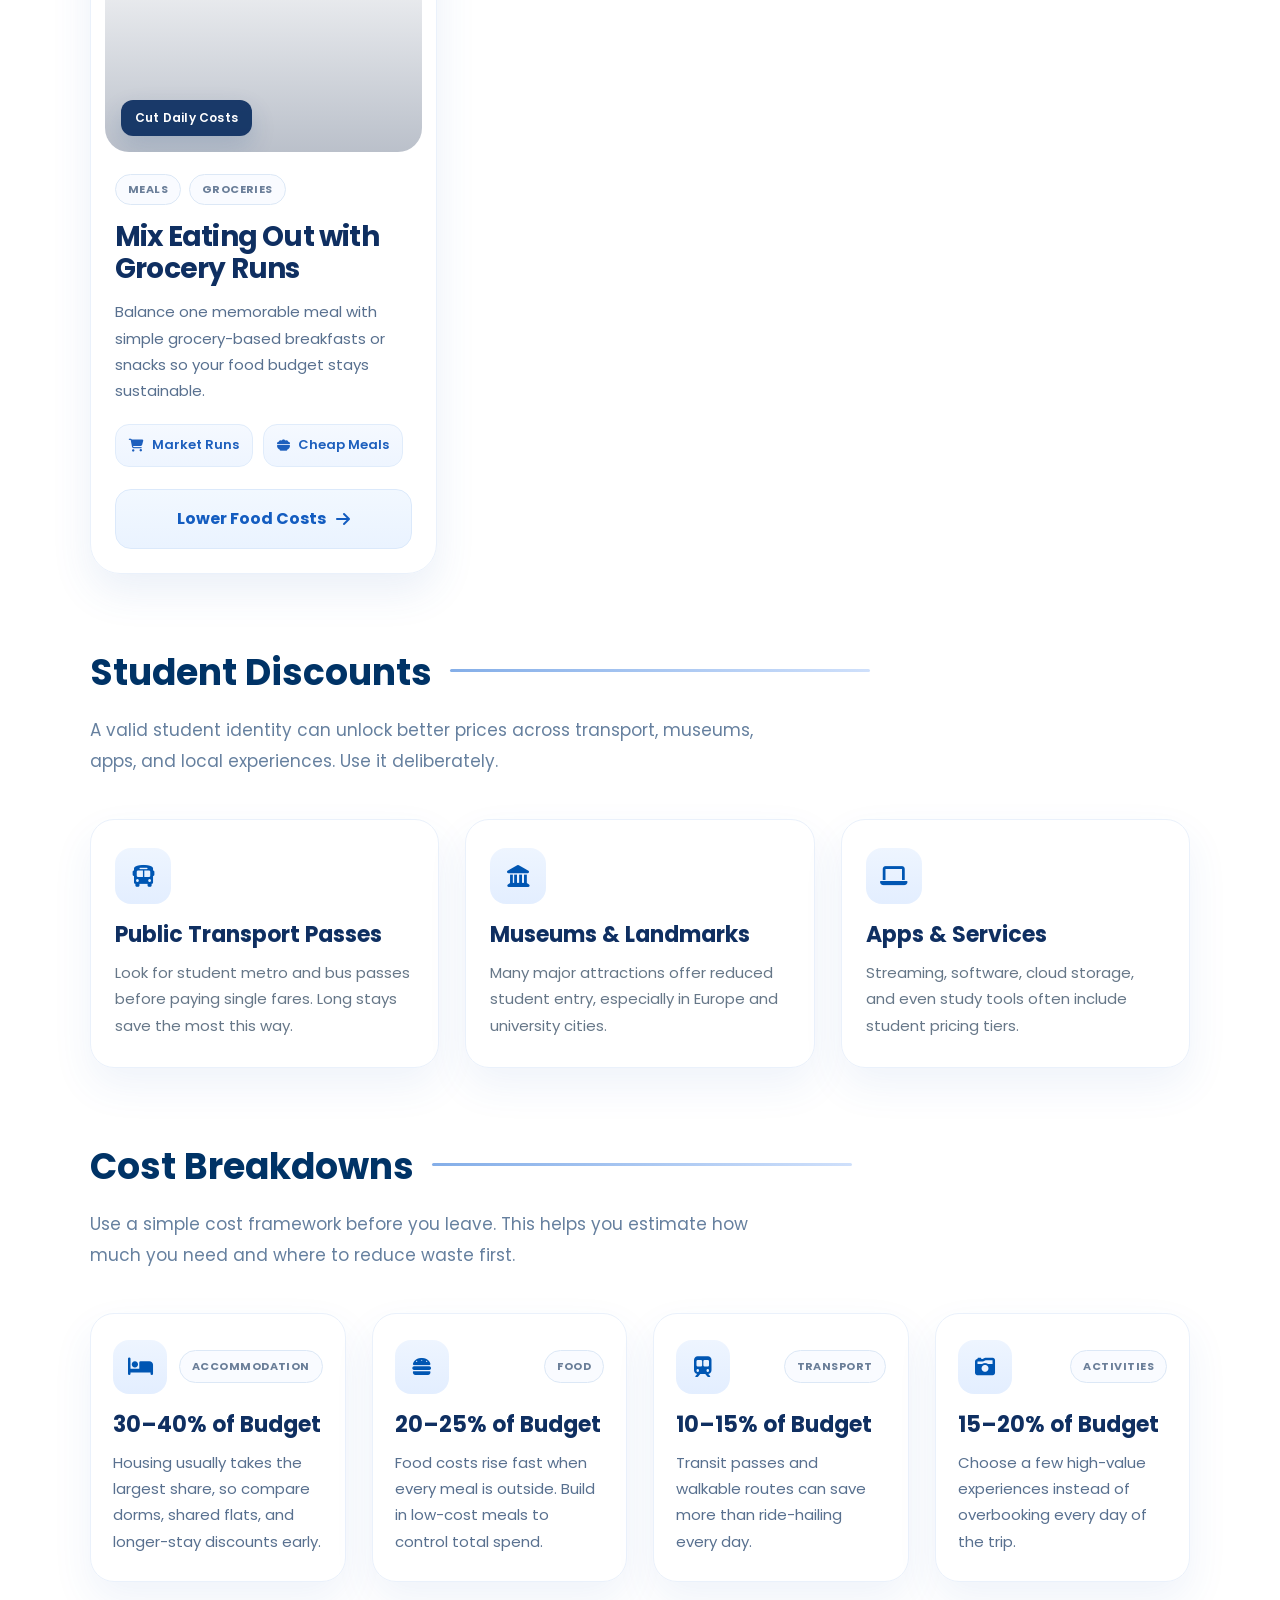
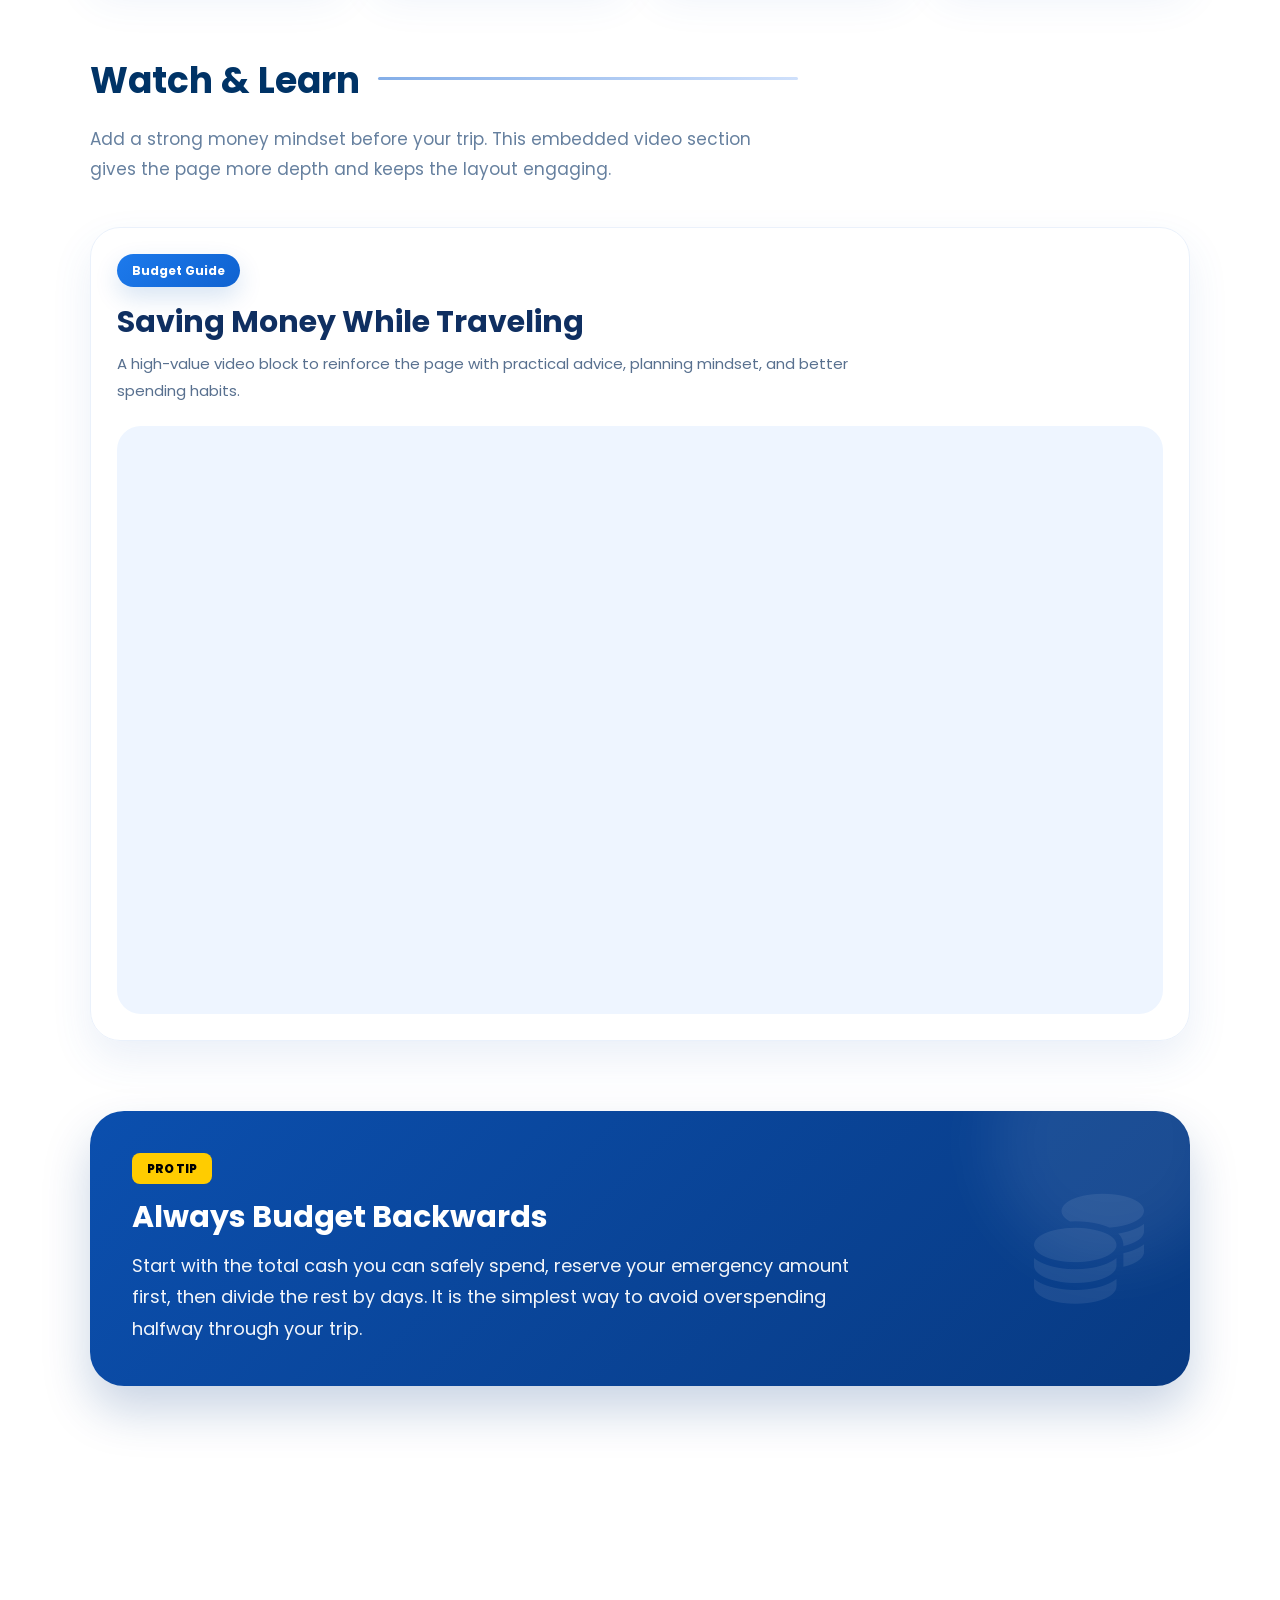
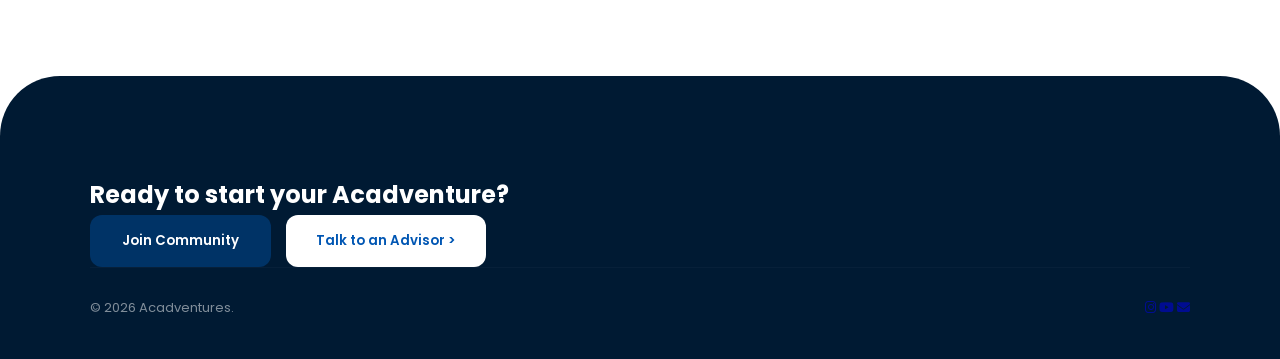
==== commit 54434768: "Fixing" ====
--- a/budgethacks.html
+++ b/budgethacks.html
@@ -219,7 +219,7 @@
                 <button class="btn-white" onclick="location.href='contact.html'">Talk to an Advisor ></button>
             </div>
             <div class="footer-bottom">
-                <p>© 2026 Acadventures. Adam, founder of Cedars Tech.</p>
+                <p>© 2026 Acadventures.</p>
                 <div class="socials">
                     <a href="#"><i class="fab fa-instagram"></i></a>
                     <a href="#"><i class="fab fa-youtube"></i></a>
